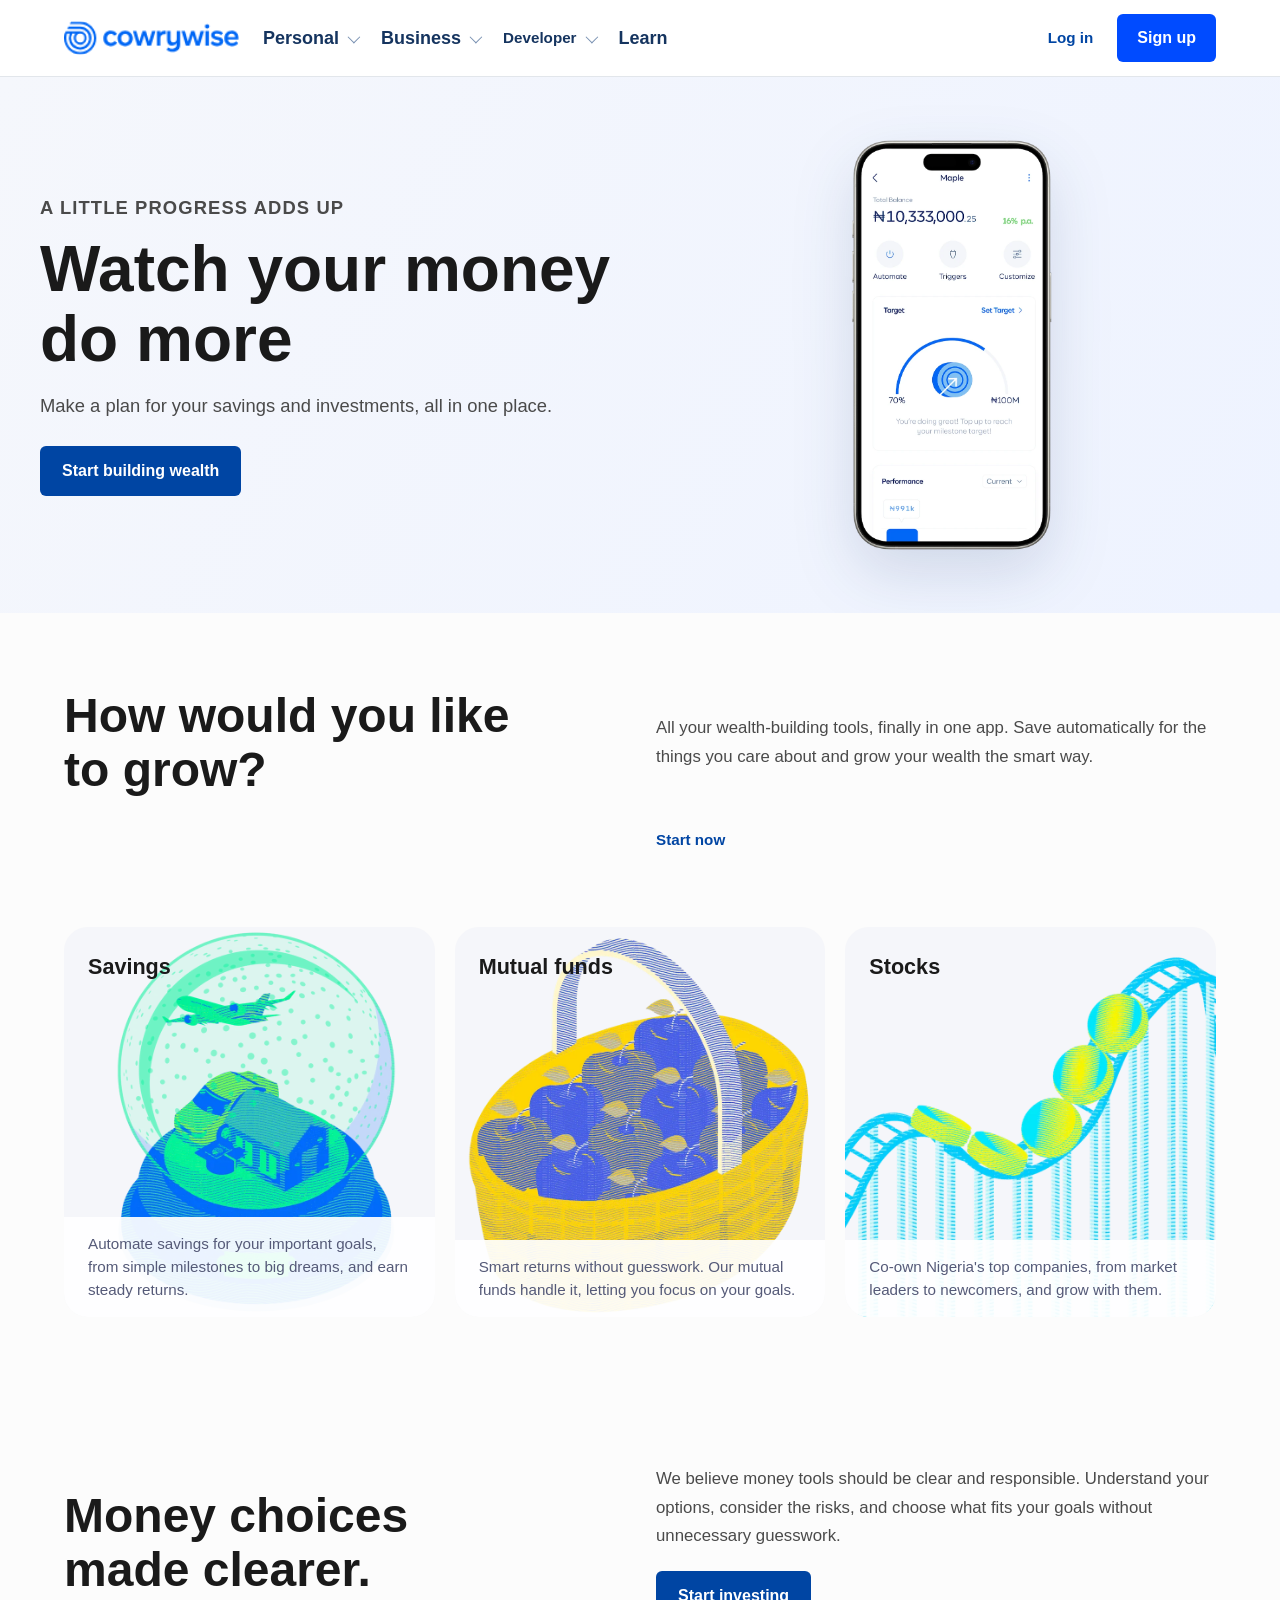
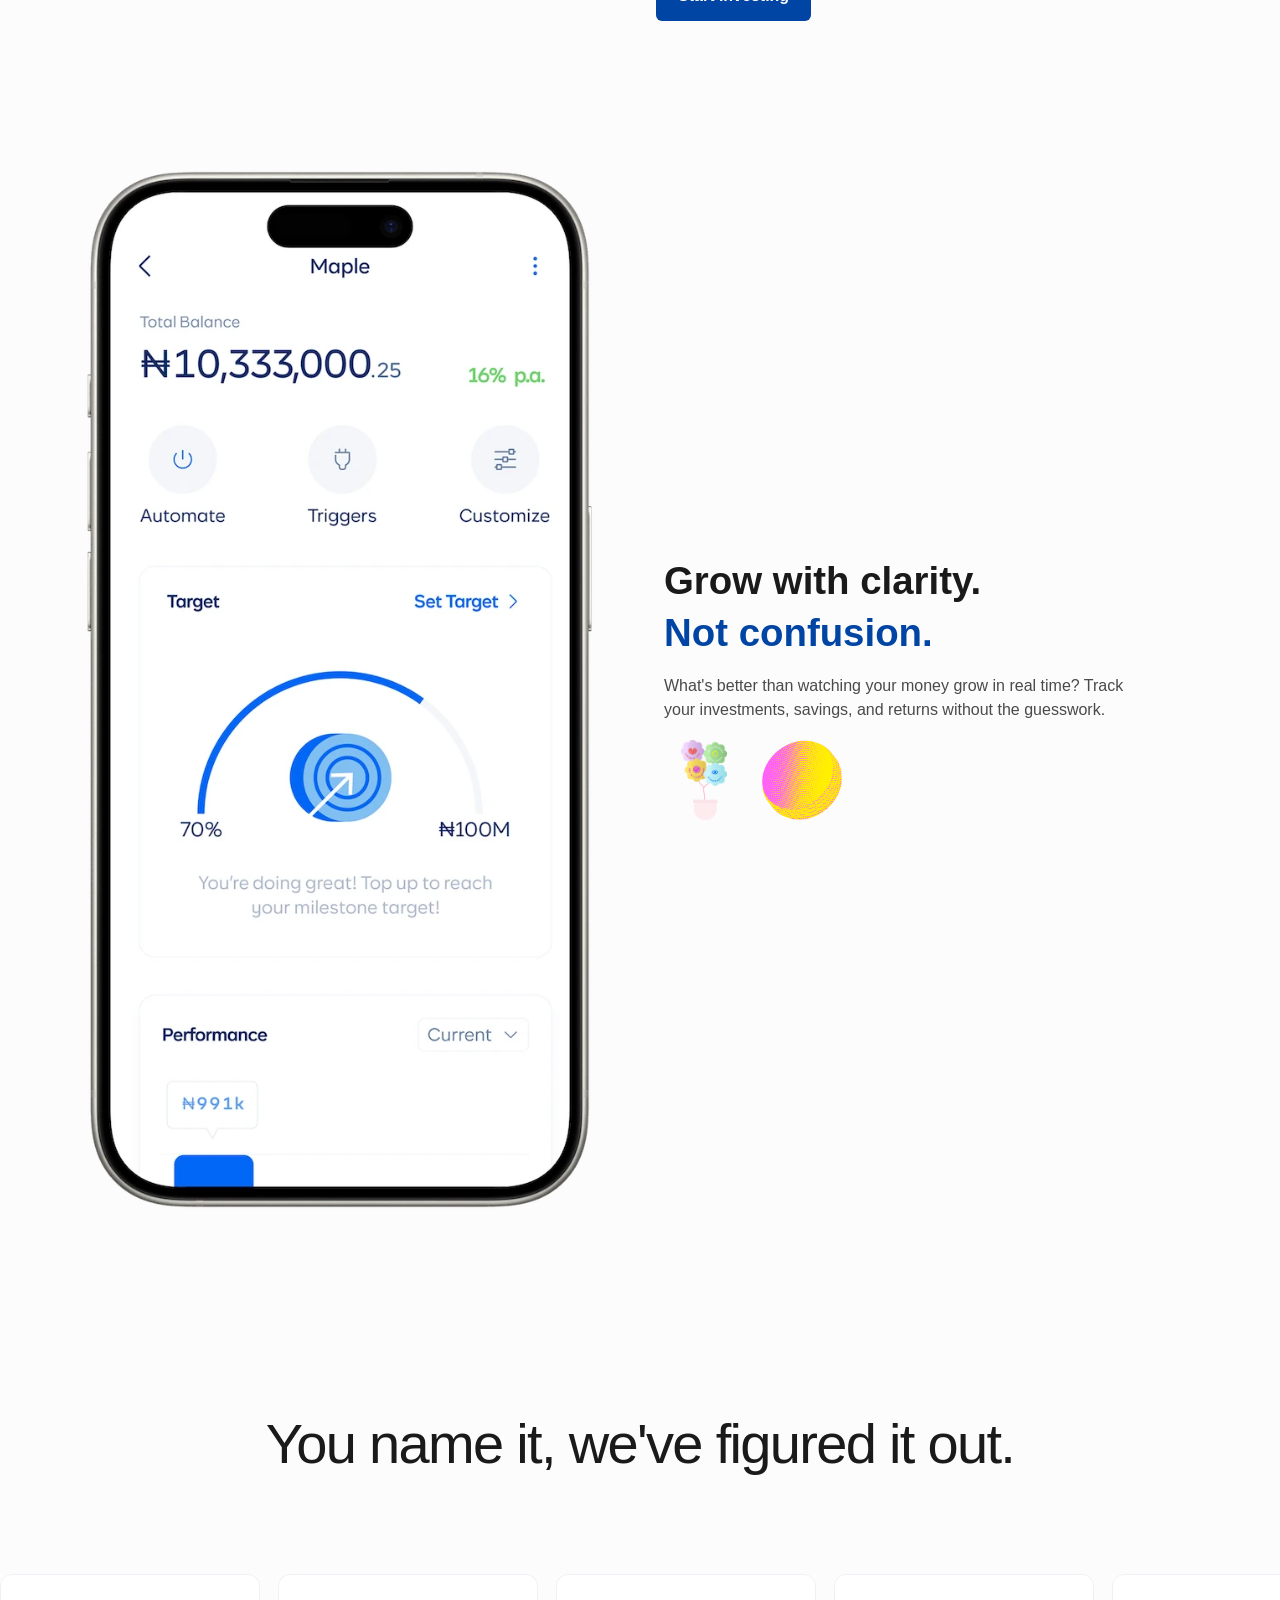
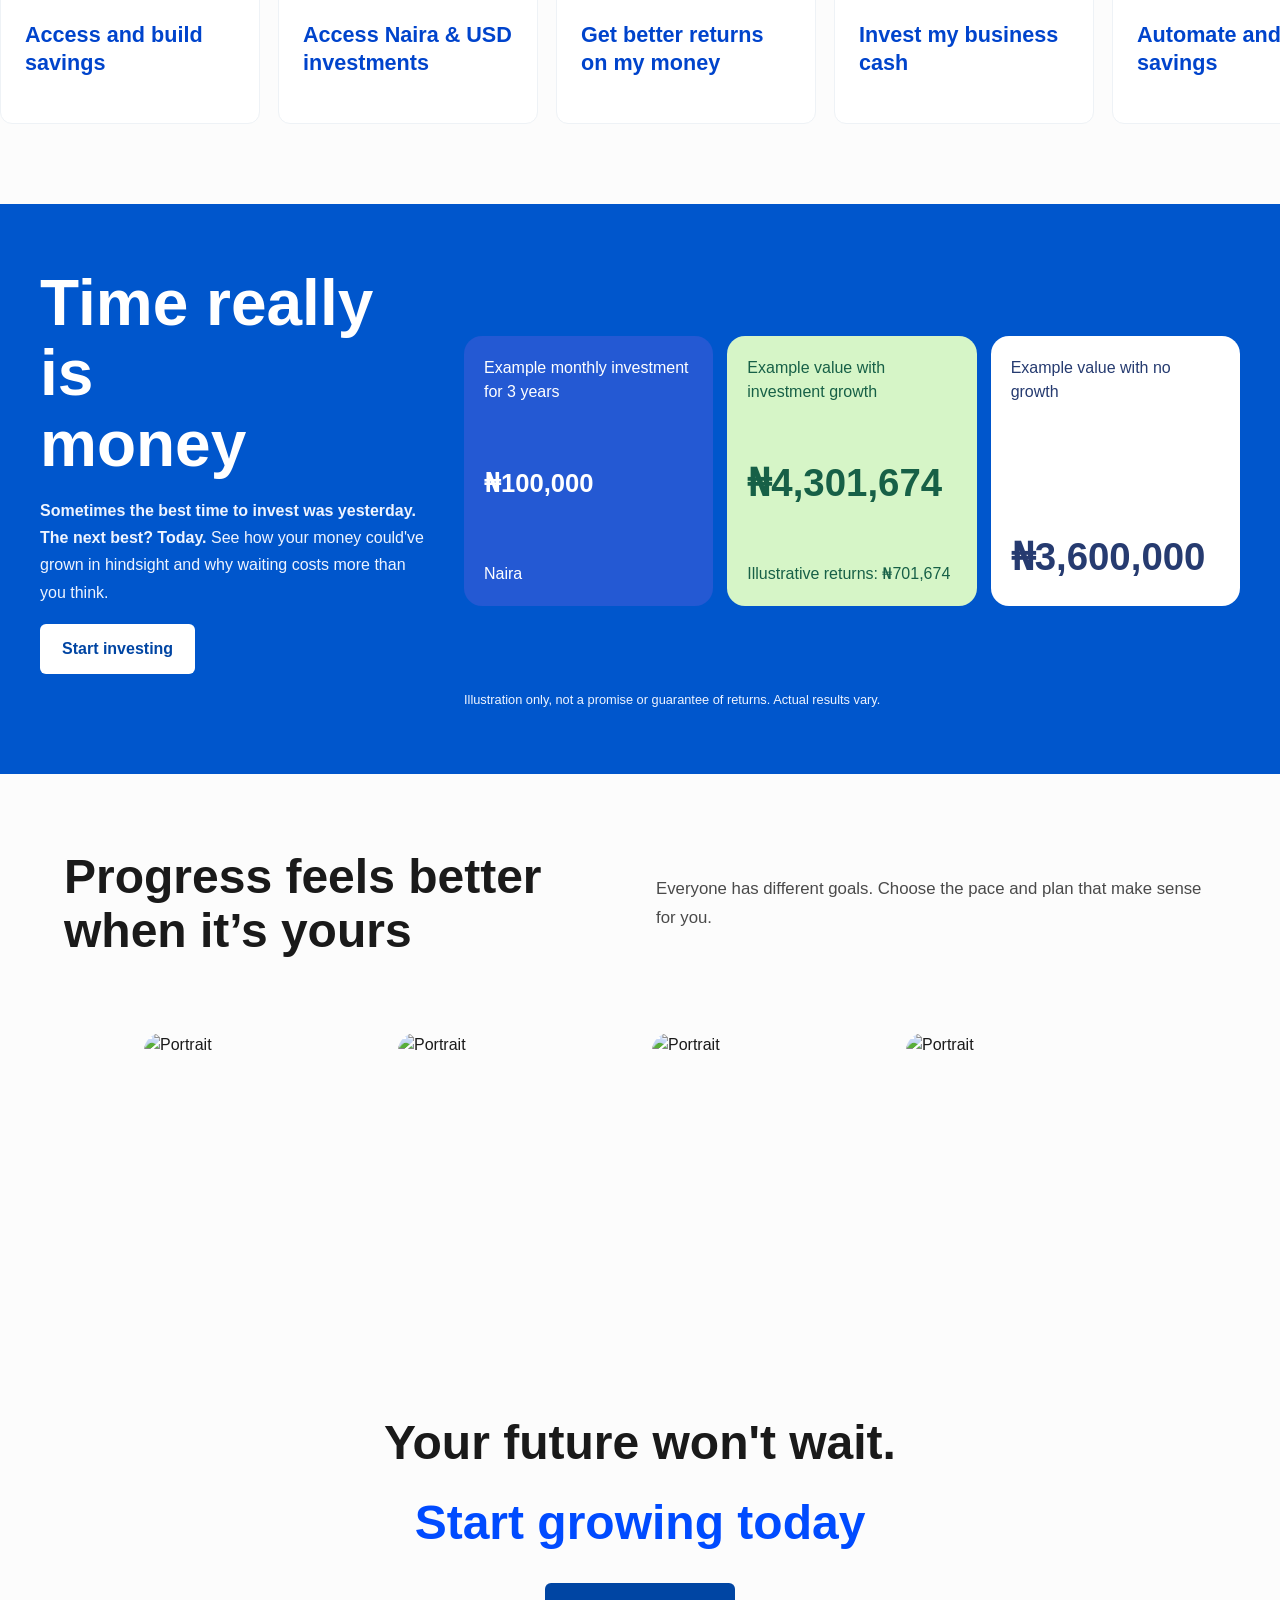
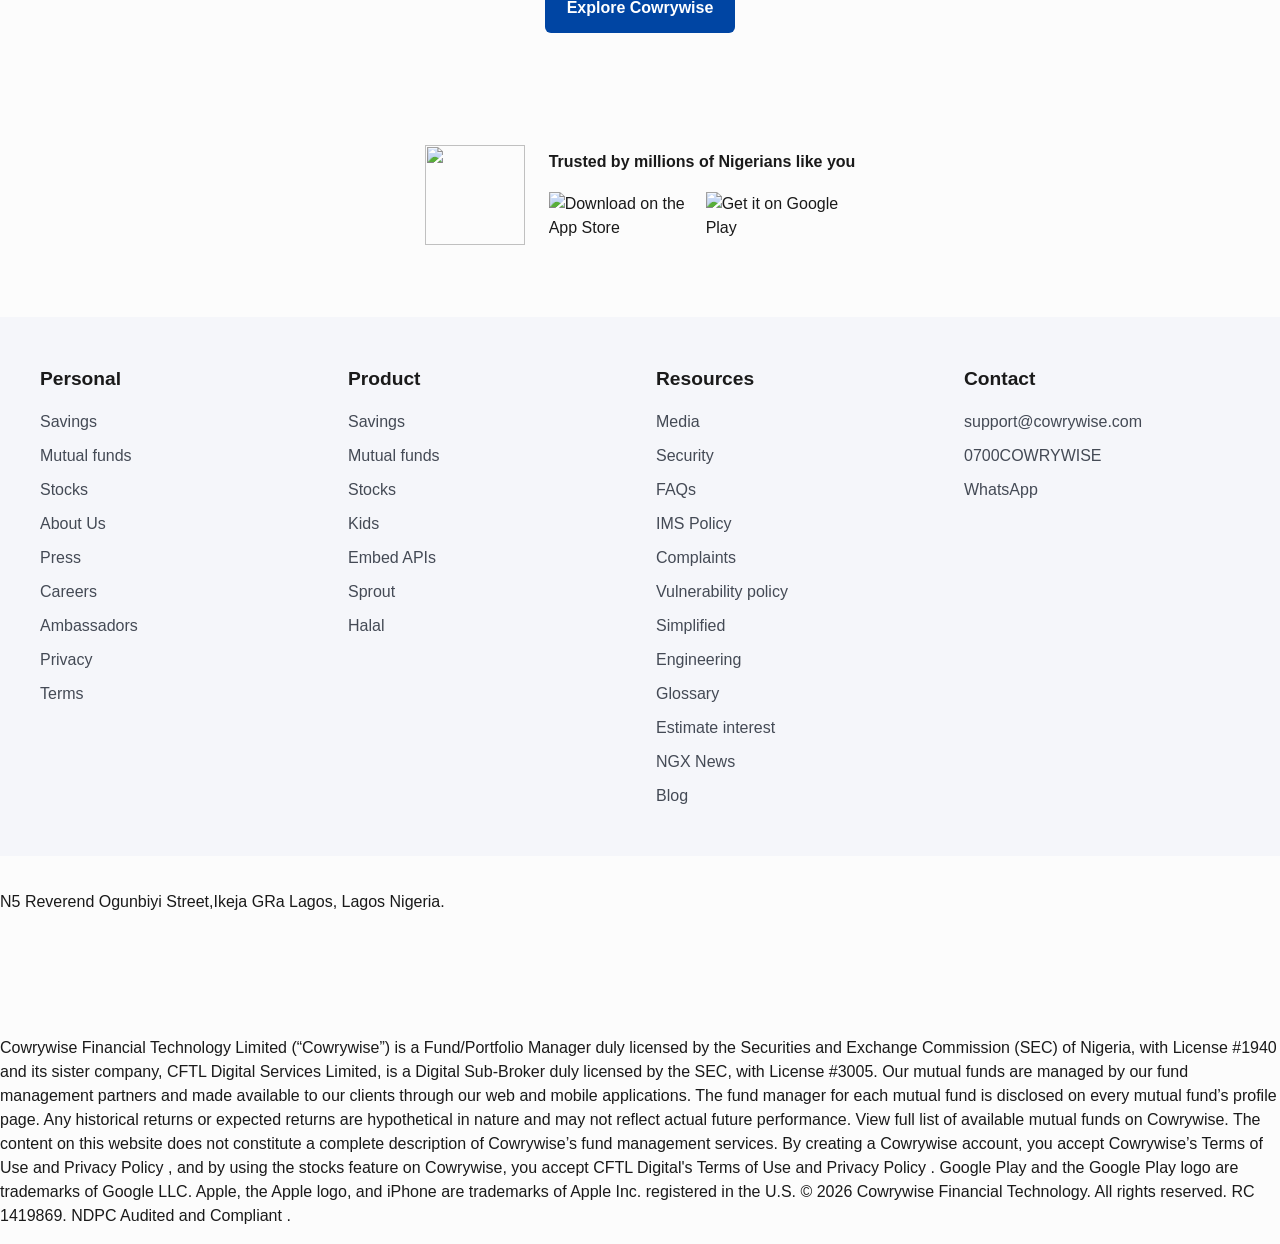
==== index.html @ 8a28aaf8 "updated" ====
<!DOCTYPE html>
<html lang="en">

<head>
    <meta charset="UTF-8">
    <meta name="viewport" content="width=device-width, initial-scale=1.0">
    <meta name="description" content="Explore a clearer way to plan savings and investments with Cowrywise.">
    <title>Cowrywise - Grow your wealth</title>
    <link rel="stylesheet" href="https://cdnjs.cloudflare.com/ajax/libs/font-awesome/7.3.1/css/all.min.css"
        crossorigin="anonymous" referrerpolicy="no-referrer">
    <link rel="stylesheet" href="./style.css">
</head>

<body>
    <header class="site-header">
        <nav class="site-nav" aria-label="Main navigation">
            <div class="nav-logo">
                <a href="#" aria-label="Cowrywise home">
                    <img src="./images/imgi_21_default.png" alt="Cowrywise" class="think">
                </a>
                <ul class="links">
                    <li class="personal-nav">
                        <details class="personal-dropdown">
                            <summary>Personal</summary>
                            <div class="personal-menu">
                                <div class="product-links" aria-label="Personal products">
                                    <a class="product-link" href="./otherhtml/Savings.html">
                                        <img src="./otherhtml/imgi_16_default.png" alt="">
                                        <span>
                                            <strong>Savings</strong>
                                            <small>Save and earn amazing returns</small>
                                        </span>
                                    </a>
                                    <a class="product-link" href="#mutual-funds">
                                        <img src="./otherhtml/imgi_17_default.png" alt="">
                                        <span>
                                            <strong>Mutual Funds</strong>
                                            <small>Grow your wealth without chasing charts</small>
                                        </span>
                                    </a>
                                    <a class="product-link" href="#stocks">
                                        <img src="./otherhtml/imgi_17_default%20(1).png" alt="">
                                        <span>
                                            <strong>Stocks</strong>
                                            <small>Own a slice of Nigeria's top companies</small>
                                        </span>
                                    </a>
                                </div>
                                <div class="growth-tools">
                                    <h2>Growth Tools</h2>
                                    <a href="#estimate-interests">Estimate your interests</a>
                                    <a href="./otherhtml/Personal.html#risk-assessment">Know your risk appetite</a>
                                    <a href="#education-plan">Plan your child's education</a>
                                </div>
                            </div>
                        </details>
                    </li>
                    <li class="business-nav">
                        <details class="Business-dropdown">
                            <summary>Business</summary>
                            <div class="Business-menu">
                                <a class="business-menu-card" href="./otherhtml/Business.html">
                                    <img src="./otherhtml/imgi_22_default.png" alt="">
                                    <span>
                                        <strong>Sprout</strong>
                                        <small>Put your business idle cash to work</small>
                                    </span>
                                </a>
                            </div>
                        </details>
                    </li>
                    <li class="developer-nav">
                        <details class="developer-dropdown">
                            <summary><a href="./otherhtml/Developer.html">Developer</a></summary>
                            <div class="developer-menu">
                                <div class="developer-grid">
                                    <div class="developer-items">
                                        <a class="developer-item" href="#embed">
                                            <span class="developer-icon">V</span>
                                            <span>
                                                <strong><a href="./Developer"> Embed</a></strong>
                                                <small>Offer investment services in your app</small>
                                            </span>
                                        </a>
                                        <a class="developer-item" href="#docs">
                                            <span class="developer-icon">⌨</span>
                                            <span>
                                                <strong>Docs</strong>
                                                <small>Read how to integrate the Embed API</small>
                                            </span>
                                        </a>
                                    </div>
                                    <div class="developer-connect">
                                        <a href="#connect">Connect</a>
                                        <a href="#slack">Join us on Slack</a>
                                    </div>
                                </div>
                            </div>
                        </details>
                    </li>
                    <li><a href="#">Learn</a></li>
                </ul>
            </div>
            <div class="nav-actions">
                <a href="#" class="btn1">Log in</a>
                <a href="#" class="btn2">Sign up</a>
            </div>
        </nav>
    </header>

    <main>
        <section class="intro">
            <div class="intro-inner">
                <div class="laugh">
                    <p class="eyebrow">A little progress adds up</p>
                    <h1>Watch your money do more</h1>
                    <p>Make a plan for your savings and investments, all in one place.</p>
                    <a href="#get-started" class="come">Start building wealth</a>
                </div>
                <div class="hero-art">
                    <img src="./images/imgi_4_cowrywise-app-screen-home-2025.png"
                        alt="Preview of a personal savings and investment dashboard">
                </div>
            </div>
        </section>

        <section class="hero-container" id="products">
            <h2 class="hero-heading">How would you like<br>to grow?</h2>
            <p class="hero-description">All your wealth-building tools, finally in one app. Save automatically for the
                things you care about and grow your wealth the smart way.</p>
            <a href="#get-started" class="btn1">Start now</a>
        </section>

        <section class="images" aria-label="Ways to grow your money">
            <article class="img-1" id="savings">
                <h2>Savings <i class="fa-solid fa-arrow-right" aria-hidden="true"></i></h2>
                <p class="mon">Automate savings for your important goals, from simple milestones to big dreams, and earn
                    steady returns.</p>
            </article>
            <article class="img-2" id="mutual-funds">
                <h2>Mutual funds <i class="fa-solid fa-arrow-right" aria-hidden="true"></i></h2>
                <p class="mon">Smart returns without guesswork. Our mutual funds handle it, letting you focus on your
                    goals.</p>
            </article>
            <article class="img-3" id="stocks">
                <h2>Stocks <i class="fa-solid fa-arrow-right" aria-hidden="true"></i></h2>
                <p class="mon">Co-own Nigeria's top companies, from market leaders to newcomers, and grow with them.</p>
            </article>
        </section>

        <section class="card-container">
            <h2 class="card-heading">Money choices<br>made clearer.</h2>
            <div>
                <p class="card-description">We believe money tools should be clear and responsible. Understand your
                    options, consider the risks, and choose what fits your goals without unnecessary guesswork.</p>
                <a href="#get-started" class="btn-3">Start investing</a>
            </div>
        </section>

        <section class="parent-container">
            <div class="kids-1">
                <img src="./images/imgi_4_cowrywise-app-screen-home-2025.png"
                    alt="Cowrywise app showing an investment overview">
            </div>
            <div class="kids special">
                <h2>Grow with clarity.</h2>
                <h3>Not confusion.</h3>
                <p>What's better than watching your money grow in real time? Track your investments, savings, and
                    returns without the guesswork.</p>
                <div class="supporting-images">
                    <img src="./images/imgi_7_flowers.png" alt="" loading="lazy">
                    <img src="./images/imgi_5_s-coin-2.png" alt="" loading="lazy">
                </div>
            </div>
        </section>

        <section class="banner-section">
            <h2 class="main-heading">You name it, we've figured it out.</h2>
        </section>

        <section class="features-container" aria-label="Cowrywise features" tabindex="0">
            <div class="features-track">
                <div class="feature-group">
                    <article class="feature-card">
                        <h3 class="feature-title">Access and build savings</h3>
                    </article>
                    <article class="feature-card">
                        <h3 class="feature-title">Access Naira &amp; USD investments</h3>
                    </article>
                    <article class="feature-card">
                        <h3 class="feature-title">Get better returns on my money</h3>
                    </article>
                    <article class="feature-card">
                        <h3 class="feature-title">Invest my business cash</h3>
                    </article>
                    <article class="feature-card">
                        <h3 class="feature-title">Automate and build savings</h3>
                    </article>
                    <article class="feature-card">
                        <h3 class="feature-title">Invest in mutual funds easily</h3>
                    </article>
                    <article class="feature-card">
                        <h3 class="feature-title">Invest in stocks</h3>
                    </article>
                </div>
                <div class="feature-group" aria-hidden="true">
                    <article class="feature-card">
                        <h3 class="feature-title">Access and build savings</h3>
                    </article>
                    <article class="feature-card">
                        <h3 class="feature-title">Access Naira &amp; USD investments</h3>
                    </article>
                    <article class="feature-card">
                        <h3 class="feature-title">Get better returns on my money</h3>
                    </article>
                    <article class="feature-card">
                        <h3 class="feature-title">Invest my business cash</h3>
                    </article>
                    <article class="feature-card">
                        <h3 class="feature-title">Automate and build savings</h3>
                    </article>
                    <article class="feature-card">
                        <h3 class="feature-title">Invest in mutual funds easily</h3>
                    </article>
                    <article class="feature-card">
                        <h3 class="feature-title">Invest in stocks</h3>
                    </article>
                </div>
            </div>
        </section>

        <section class="loop">
            <div class="loop-copy">
                <h2 class="code-loop">Time really is<br>money</h2>
                <p class="code-description"><strong>Sometimes the best time to invest was yesterday. The next best?
                        Today.</strong> See how your money could've grown in hindsight and why waiting costs more than
                    you think.</p>
                <a href="#get-started" class="btn-4">Start investing</a>
            </div>
            <div class="code-container">
                <div class="return-card return-card-blue">
                    <p>Example monthly investment<br>for 3 years</p>
                    <h3>₦100,000</h3>
                    <p>Naira</p>
                </div>
                <div class="return-card return-card-green">
                    <p>Example value with investment growth</p>
                    <strong>₦4,301,674</strong>
                    <p>Illustrative returns: ₦701,674</p>
                </div>
                <div class="return-card return-card-white">
                    <p>Example value with no growth</p>
                    <strong>₦3,600,000</strong>
                </div>
            </div>
            <p class="example-note">Illustration only, not a promise or guarantee of returns. Actual results vary.</p>
        </section>

        <section class="Millions-container">
            <div class="Money">
                <h2>Progress feels better<br>when it’s yours</h2>
                <p class="Money-2">Everyone has different goals. Choose the pace and plan that make sense for you.</p>
            </div>
        </section>

        <section class="Can-pic" aria-label="Cowrywise customers">
            <img src="./imgi_8_moyosoluwa (1).png" alt="Portrait" class="Man" loading="lazy">
            <img src="./imgi_9_conscience - Copy.png" alt="Portrait" class="Man" loading="lazy">
            <img src="./imgi_10_funmilola.png" alt="Portrait" class="Man" loading="lazy">
            <img src="./imgi_11_oyindamola.png" alt="Portrait" class="Man" loading="lazy">
        </section>

        <section class="Sophia" id="get-started">
            <h2>Your future won't wait.</h2>
            <h2 class="future-heading">Start growing today</h2>
            <a href="https://cowrywise.com" class="come" target="_blank" rel="noopener noreferrer">Explore Cowrywise</a>
        </section>

        <section class="download-section">
            <img src="./imgi_38_default (1).png" alt="" class="star" loading="lazy">
            <div class="download-copy">
                <strong>Trusted by millions of Nigerians like you</strong>
                <div class="apple">
                    <img src="./imgi_39_default (1).png" alt="Download on the App Store" loading="lazy">
                    <img src="./imgi_40_default (1).png" alt="Get it on Google Play" loading="lazy">
                </div>
            </div>
        </section>
    </main>

    <footer class="site-footer">
        <nav class="time" aria-label="Footer navigation">
            <div class="gt-sum">
                <h2>Personal</h2>
                <a href="#savings">Savings</a>
                <a href="#mutual-funds">Mutual funds</a>
                <a href="#stocks">Stocks</a>
                <a href="#">About Us</a><a href="#">Press</a><a href="#">Careers</a><a href="#">Ambassadors</a><a
                    href="#">Privacy</a><a href="#">Terms</a>
            </div>
            <div class="gt-sum">
                <h2>Product</h2>
                <a href="#">Savings</a><a href="#">Mutual funds</a><a href="#">Stocks</a><a href="#">Kids</a><a
                    href="#">Embed APIs</a><a href="#">Sprout</a><a href="#">Halal</a>
            </div>
            <div class="gt-sum">
                <h2>Resources</h2>
                <a href="#">Media</a><a href="#">Security</a><a href="#">FAQs</a><a href="#">IMS Policy</a><a
                    href="#">Complaints</a><a href="#">Vulnerability policy</a><a href="#">Simplified</a><a
                    href="#">Engineering</a><a href="#">Glossary</a><a href="#">Estimate interest</a><a href="#">NGX
                    News</a><a href="#">Blog</a>
            </div>
            <div class="gt-sum">
                <h2>Contact</h2>
                <a href="mailto:support@cowrywise.com">support@cowrywise.com</a><a
                    href="tel:0700269779473">0700COWRYWISE</a><a href="#">WhatsApp</a>
            </div>
        </nav>

    </footer>
    <div class="main heading">
        <div class="Goggle-icon">
            <img src="./imgi_41_default.png" alt="">

            <img src="./imgi_42_default (1).png" alt=""><img src="./imgi_43_default (1).png" alt=""><img
                src="./imgi_45_default.png" alt=""><img src="./imgi_46_default (1).png" alt="">
        </div>
        <p> N5 Reverend Ogunbiyi Street,Ikeja GRa Lagos, Lagos Nigeria.</p>
        <div class="logo">
            <img src="./imgi_12_sec (1).png" alt="">
            <img src="./imgi_12_sec.png" alt="">
        </div>
        <p>
            Cowrywise Financial Technology Limited (“Cowrywise”) is a Fund/Portfolio Manager duly licensed by the
            Securities and Exchange Commission (SEC) of Nigeria, with License #1940 and its sister company, CFTL Digital
            Services Limited, is a Digital Sub-Broker duly licensed by the SEC, with License #3005.

            Our mutual funds are managed by our fund management partners and made available to our clients through our
            web and mobile applications. The fund manager for each mutual fund is disclosed on every mutual fund’s
            profile page. Any historical returns or expected returns are hypothetical in nature and may not reflect
            actual future performance. View full list of available mutual funds on Cowrywise.

            The content on this website does not constitute a complete description of Cowrywise’s fund management
            services. By creating a Cowrywise account, you accept Cowrywise’s Terms of Use and Privacy Policy , and by
            using the stocks feature on Cowrywise, you accept CFTL Digital's Terms of Use and Privacy Policy .

            Google Play and the Google Play logo are trademarks of Google LLC. Apple, the Apple logo, and iPhone are
            trademarks of Apple Inc. registered in the U.S.

            © 2026 Cowrywise Financial Technology. All rights reserved. RC 1419869. NDPC Audited and Compliant .

        </p>

    </div>

</body>

</html>
---- style.css ----
*{
    box-sizing: border-box;
}

html {
    scroll-behavior: smooth;
}

body {
    margin: 0;
    color: #1a1a1a;
    background: #fcfcfc;
    font-family: Verdana, Geneva, Tahoma, sans-serif;
    line-height: 1.5;
}

a {
    color: inherit;
    text-decoration: none;
}

img {
    display: block;
    max-width: 100%;
}

.site-header {
    position: sticky;
    top: 0;
    z-index: 10;
    width: 100%;
    background: #fff;
    border-bottom: 1px solid #e2e6eb;
}

.site-nav {
    display: flex;
    justify-content: space-between;
    align-items: center;
    gap: 24px;
    width: min(1200px, 100%);
    min-height: 76px;
    margin: 0 auto;
    padding: 14px 24px;
}

.nav-logo,
.links,
.nav-actions {
    display: flex;
    align-items: center;
    gap: 24px;
}

.links {
    margin: 0;
    padding: 0;
    list-style: none;
}

.links a,
.btn1 {
    font-size: 0.95rem;
    font-weight: 600;
}

.think {
    width: 175px;
    height: auto;
}

.btn1,
.btn2,
.come,
.btn-3,
.btn-4 {
    display: inline-flex;
    align-items: center;
    justify-content: center;
    border-radius: 6px;
    font-weight: 600;
}

.btn1 {
    color: #0045a3;
}

.btn2 {
    padding: 12px 20px;
    color: #fff;
    background: #004bff;
}

.intro {
    overflow: hidden;
    padding: 48px 24px;
    background: linear-gradient(120deg, #f5f7fc 0%, #eef3ff 100%);
}

.intro-inner {
    display: grid;
    grid-template-columns: minmax(0, 1fr) minmax(0, 1fr);
    align-items: center;
    gap: 48px;
    width: min(1200px, 100%);
    min-height: 440px;
    margin: 0 auto;
}

.laugh {
    width: 100%;
    margin: 0;
    text-align: left;
}

.eyebrow {
    margin: 0 0 12px;
    color: #0045a3;
    font-size: 0.9rem;
    font-weight: 700;
    letter-spacing: 0.06em;
    text-transform: uppercase;
}

.laugh h1 {
    margin: 0 0 18px;
    font-size: clamp(2.25rem, 5vw, 4rem);
    line-height: 1.1;
}

.laugh p {
    max-width: 620px;
    margin: 0 0 26px;
    color: #4a4a4a;
    font-size: 1.15rem;
}

.laugh .eyebrow {
    margin-bottom: 12px;
}

.hero-art {
    display: grid;
    place-items: center;
    min-width: 0;
}

.hero-art img {
    width: min(100%, 500px);
    max-height: 430px;
    object-fit: contain;
    filter: drop-shadow(0 24px 30px rgb(21 48 100 / 14%));
}

.come,
.btn-3,
.btn-4 {
    padding: 13px 22px;
    color: #fff;
    background: #0045a3;
    transition: background-color 0.2s ease, transform 0.2s ease;
}

.come:hover,
.btn-3:hover,
.btn-4:hover {
    transform: translateY(-2px);
    background: #00377f;
}

a:focus-visible,
.features-container:focus-visible {
    outline: 3px solid #ffbf47;
    outline-offset: 4px;
}

.hero-container,
.card-container,
.Millions-container {
    display: grid;
    grid-template-columns: minmax(0, 1fr) minmax(0, 1fr);
    align-items: center;
    gap: 32px;
    width: min(1200px, 100%);
    margin: 0 auto;
    padding: 76px 24px;
}

.hero-heading,
.card-heading {
    margin: 0;
    font-size: clamp(2rem, 4vw, 3rem);
    line-height: 1.12;
}

.hero-description,
.card-description {
    max-width: 560px;
    margin: 0;
    color: #4a4a4a;
    font-size: 1.05rem;
    line-height: 1.7;
}

.hero-container > .btn1 {
    grid-column: 2;
    justify-self: start;
}

.images {
    display: grid;
    grid-template-columns: repeat(3, minmax(0, 1fr));
    gap: 20px;
    width: min(1200px, 100%);
    margin: 0 auto;
    padding: 0 24px 72px;
}

.img-1,
.img-2,
.img-3 {
    display: flex;
    flex-direction: column;
    justify-content: space-between;
    min-width: 0;
    min-height: 390px;
    padding: 24px;
    overflow: hidden;
    border-radius: 24px;
    background-color: #f5f6fa;
    background-position: center top;
    background-repeat: no-repeat;
    background-size: cover;
    transition: transform 0.3s ease, box-shadow 0.3s ease;
}

.img-1 {
    background-image: url("./images/imgi_1_home-product-savings.png");
}

.img-2 {
    background-image: url("./images/imgi_2_home-product-mutual-funds.png");
}

.img-3 {
    background-image: url("./images/imgi_3_home-product-stocks.png");
}

.img-1:hover,
.img-2:hover,
.img-3:hover {
    transform: translateY(-6px);
    box-shadow: 0 8px 20px #0002;
}

.img-1 h2,
.img-2 h2,
.img-3 h2 {
    margin: 0;
    font-size: 1.35rem;
}

.mon {
    margin: auto -24px -24px;
    padding: 16px 24px;
    color: #555a78;
    background: rgb(255 255 255 / 92%);
    font-size: 0.95rem;
}

.card-container {
    margin-top: 0;
}

.card-container > div {
    display: grid;
    justify-items: start;
    gap: 20px;
}

.btn-3 {
    border: 0;
}

.parent-container {
    display: grid;
    grid-template-columns: minmax(0, 1fr) minmax(0, 1fr);
    align-items: center;
    gap: 48px;
    width: min(1200px, 100%);
    margin: 0 auto;
    padding: 48px 24px 80px;
}

.kids-1 img {
    width: 100%;
    height: auto;
}

.special h2,
.special h3 {
    margin: 0 0 8px;
    font-size: clamp(1.8rem, 3vw, 2.5rem);
    line-height: 1.15;
}

.special h3 {
    color: #0045a3;
}

.special p {
    max-width: 480px;
    margin: 18px 0;
    color: #4a4a4a;
}

.supporting-images {
    display: flex;
    align-items: center;
    gap: 18px;
}

.supporting-images img {
    width: 80px;
    height: 80px;
    object-fit: contain;
}

.banner-section {
    display: grid;
    min-height: 260px;
    place-items: center;
    padding: 48px 24px;
    text-align: center;
}

.main-heading {
    margin: 0;
    font-size: clamp(2rem, 4.5vw, 3.5rem);
    font-weight: 500;
    letter-spacing: -0.03em;
    line-height: 1.15;
}

.features-container {
    width: 100%;
    padding: 0 0 80px;
    overflow: hidden;
}

.features-track {
    display: flex;
    width: max-content;
    animation: feature-scroll 35s linear infinite;
} 

.feature-group {
    display: flex;
    
    gap: 18px;
    padding-right: 18px;
} 

.features-container:hover .features-track,
.features-container:focus-within .features-track {
    animation-play-state: paused;
}

.feature-card {
    display: flex;
    flex: 0 0 260px;
    min-height: 150px;
    align-items: center;
    padding: 24px;
    border: 1px solid #eef2f6;
    border-radius: 12px;
    background: #fff;
    transition: transform 0.2s ease, box-shadow 0.2s ease;
}

.feature-card:hover {
    transform: translateY(-6px);
    box-shadow: 0 6px 24px rgb(0 0 0 / 8%);
}

.feature-title {
    margin: 0;
    color: #0044cc;
    font-size: 1.35rem;
    line-height: 1.3;
}

@keyframes feature-scroll {
    from {
        transform: translateX(0);
    }

    to {
        transform: translateX(-50%);
    }
}

.loop {
    display: grid;
    grid-template-columns: minmax(250px, 0.8fr) minmax(0, 1.6fr);
    align-items: center;
    gap: 36px;
    padding: 64px max(24px, calc((100% - 1200px) / 2));
    color: #fff;
    background: #0056cc;
}

.loop-copy {
    display: grid;
    justify-items: start;
    gap: 18px;
}

.code-loop {
    margin: 0;
    font-size: clamp(2.5rem, 5vw, 4rem);
    font-weight: 800;
    line-height: 1.1;
}

.code-description {
    max-width: 440px;
    margin: 0;
    color: #eef4ff;
    line-height: 1.7;
}

.btn-4 {
    color: #0045a3;
    background: #fff;
}

.code-container {
    display: grid;
    grid-template-columns: repeat(3, minmax(0, 1fr));
    gap: 14px;
    min-width: 0;
}

.return-card {
    display: flex;
    min-height: 270px;
    flex-direction: column;
    justify-content: space-between;
    gap: 20px;
    padding: 20px;
    border-radius: 18px;
    overflow-wrap: anywhere;
}

.return-card h3 {
    margin: 0;
    font-size: clamp(1.4rem, 2vw, 2rem);
}

.return-card p {
    margin: 0;
}

.return-card strong {
    font-size: clamp(1.6rem, 3vw, 2.5rem);
}

.return-card-blue {
    color: #fff;
    background: #2459d3;
}

.return-card-green {
    color: #176047;
    background: #d6f5c7;
}

.return-card-white {
    color: #263b70;
    background: #fff;
}

.example-note {
    grid-column: 2;
    margin: -20px 0 0;
    color: #eef4ff;
    font-size: 0.8rem;
}

.Money {
    display: grid;
    grid-template-columns: minmax(0, 1fr) minmax(0, 1fr);
    align-items: center;
    gap: 32px;
    grid-column: 1 / -1;
}

.Money h2 {
    margin: 0;
    font-size: clamp(2rem, 4vw, 3rem);
    line-height: 1.12;
}

.Money-2 {
    margin: 0;
    color: #4a4a4a;
    font-size: 1.05rem;
    line-height: 1.7;
}

.Can-pic {
    display: flex;
    flex-wrap: wrap;
    justify-content: center;
    gap: 24px;
    padding: 0 24px 72px;
}

.Man {
    width: clamp(130px, 19vw, 230px);
    aspect-ratio: 1;
    border-radius: 18px;
    object-fit: cover;
}

.Sophia {
    padding: 72px 24px;
    text-align: center;
}

.Sophia h2 {
    margin: 0 0 8px;
    font-size: clamp(1.8rem, 4vw, 3rem);
}

.Sophia .future-heading {
    margin-bottom: 24px;
    color: #004bff;
}

.download-section {
    display: flex;
    align-items: center;
    justify-content: center;
    gap: 24px;
    padding: 40px 24px 72px;
}

.star {
    width: 100px;
    height: 100px;
    object-fit: contain;
}

.download-copy {
    display: grid;
    gap: 18px;
}

.apple {
    display: flex;
    flex-wrap: wrap;
    gap: 12px;
}

.apple img {
    width: 145px;
    max-height: 48px;
    object-fit: contain;
}

.site-footer {
    padding: 48px 24px;
    background: #f5f6fa;
}

.time {
    display: grid;
    grid-template-columns: repeat(4, minmax(0, 1fr));
    gap: 32px;
    width: min(1200px, 100%);
    margin: 0 auto;
}

.gt-sum {
    display: flex;
    flex-direction: column;
    align-items: flex-start;
    gap: 10px;
}

.gt-sum h2 {
    margin: 0 0 6px;
    font-size: 1.2rem;
}

.gt-sum a {
    color: #444a55;
}

.gt-sum a:hover,
.links a:hover {
    color: #004bff;
}

@media (max-width: 800px) {
    .site-nav {
        flex-wrap: wrap;
    }

    .nav-logo,
    .links {
        gap: 16px;
    }

    .images {
        grid-template-columns: repeat(2, minmax(0, 1fr));
    }

    .code-container {
        grid-template-columns: 1fr;
    }

    .return-card {
        min-height: 180px;
    }

    .example-note {
        grid-column: 1;
        margin: 0;
    }

    .loop {
        grid-template-columns: 1fr;
        padding: 56px 24px;
    }

    .return-card {
        min-height: 210px;
    }

    .time {
        grid-template-columns: repeat(2, minmax(0, 1fr));
    }
}

@media (max-width: 560px) {
    .site-nav {
        align-items: flex-start;
        padding: 14px 18px;
    }

    .nav-logo {
        width: 100%;
        flex-wrap: wrap;
        justify-content: space-between;
    }

    .think {
        width: 150px;
    }

    .links {
        flex-wrap: wrap;
        gap: 10px 16px;
    }

    .nav-actions {
        gap: 18px;
    }

    .intro {
        padding: 56px 20px 40px;
    }

    .intro-inner {
        grid-template-columns: 1fr;
        gap: 24px;
        min-height: 0;
    }

    .laugh {
        text-align: center;
    }

    .laugh p {
        margin-right: auto;
        margin-left: auto;
    }

    .hero-art img {
        max-height: 300px;
    }

    .laugh p {
        font-size: 1rem;
    }

    .hero-container,
    .card-container,
    .parent-container {
        grid-template-columns: 1fr;
        gap: 20px;
        padding: 48px 20px;
    }

    .hero-container > .btn1 {
        grid-column: auto;
    }

    .images {
        grid-template-columns: 1fr;
        padding: 0 20px 48px;
    }

    .feature-card {
        flex-basis: 220px;
    }

    .img-1,
    .img-2,
    .img-3 {
        min-height: 340px;
    }

    .Money {
        grid-template-columns: 1fr;
        gap: 16px;
    }

    .download-section {
        align-items: flex-start;
    }

    .star {
        width: 64px;
        height: 64px;
    }

    .time {
        grid-template-columns: 1fr 1fr;
        gap: 28px 18px;
    }
}

@media (prefers-reduced-motion: reduce) {
    .features-track {
        animation: none;
    }

    .feature-card {
        transition: none;
    }
}

.Goggle-icon{
    width:2vh;
    height:2vh;
    display: flex;
    gap:2em;
}

.logo{
    width:10vh ;
    height:10vh ;
    display: flex;
    gap:4em ;
    
}

.links > li > a,
.Business-dropdown > summary,
.developer-dropdown > summary {
    display: inline-flex;
    align-items: center;
    gap: 9px;
    color: #15345f;
    font-size: 18px;
    font-weight: 600;
}

.Business-dropdown > summary,
.developer-dropdown > summary {
    cursor: pointer;
    list-style: none;
}

.developer-dropdown > summary a {
    color: inherit;
}

.Business-dropdown > summary::-webkit-details-marker,
.developer-dropdown > summary::-webkit-details-marker {
    display: none;
}

.Business-dropdown > summary::after,
.developer-dropdown > summary::after {
    width: 8px;
    height: 8px;
    border-right: 1.5px solid #7890b1;
    border-bottom: 1.5px solid #7890b1;
    content: "";
    transform: rotate(45deg) translateY(-2px);
}

.Business-dropdown[open] > summary::after,
.developer-dropdown[open] > summary::after {
    transform: rotate(225deg) translateY(-2px);
}

.Business-dropdown,
.developer-dropdown {
    position: static;
}

.Business-menu {
    position: absolute;
    top: 100%;
    left: max(16px, calc((100% - 660px) / 2));
    display: none;
    width: min(660px, calc(100vw - 32px));
    min-height: 194px;
    padding: 24px;
    background: #fff;
    border: 1px solid #edf0f4;
    border-radius: 18px;
    box-shadow: 0 8px 24px rgb(19 48 84 / 7%);
}

.developer-menu {
    position: absolute;
    top: 100%;
    left: max(16px, calc((100% - 760px) / 2));
    display: none;
    width: min(760px, calc(100vw - 32px));
    padding: 24px 28px;
    background: #fff;
    border: 1px solid #edf0f4;
    border-radius: 18px;
    box-shadow: 0 8px 24px rgb(19 48 84 / 7%);
}

.developer-dropdown[open] .developer-menu {
    display: block;
}

.developer-grid {
    display: grid;
    grid-template-columns: minmax(0, 1.6fr) minmax(180px, 0.8fr);
    gap: 22px;
}

.developer-items {
    display: grid;
    gap: 18px;
}

.developer-item {
    display: grid;
    grid-template-columns: 56px minmax(0, 1fr);
    align-items: center;
    gap: 18px;
    padding: 14px 12px;
    border-radius: 14px;
    transition: background-color 0.2s ease;
}

.developer-item:hover {
    background: #f7faff;
}

.developer-item span {
    display: grid;
    gap: 4px;
}

.developer-item strong {
    color: #15345f;
    font-size: 24px;
    font-weight: 700;
}

.developer-item small {
    color: #7a8dad;
    font-size: 16px;
    line-height: 1.5;
}

.developer-icon {
    display: grid;
    place-items: center;
    width: 42px;
    height: 42px;
    border-radius: 10px;
    background: linear-gradient(135deg, #0d8eff, #1c72ff);
    color: #fff;
    font-size: 20px;
    font-weight: 700;
}

.developer-connect {
    display: flex;
    flex-direction: column;
    justify-content: center;
    padding-left: 20px;
    border-left: 1px solid #edf1f6;
}

.developer-connect > a:first-child {
    margin-bottom: 8px;
    color: #15345f;
    font-size: 20px;
    font-weight: 700;
}

.developer-connect > a:last-child {
    color: #5c7190;
    font-size: 16px;
    line-height: 1.5;
}

.developer-item:focus-visible,
.developer-dropdown > summary:focus-visible,
.developer-connect a:focus-visible {
    outline: 3px solid #ffbf47;
    outline-offset: 4px;
}

.Business-dropdown[open] .Business-menu {
    display: block;
}

.business-menu-card {
    display: flex;
    min-height: 144px;
    align-items: center;
    gap: 36px;
    padding: 16px 30px;
    border-radius: 12px;
    transition: background-color 0.2s ease;
}

.business-menu-card:hover {
    background: #f7faff;
}

.business-menu-card img {
    flex: 0 0 66px;
    width: 66px;
    height: 66px;
    max-width: none;
    object-fit: contain;
}

.business-menu-card span {
    display: grid;
    gap: 2px;
}

.business-menu-card strong {
    color: #4d6386;
    font-size: 24px;
    font-weight: 700;
}

.business-menu-card small {
    color: #8da0bf;
    font-size: 20px;
    line-height: 1.4;
}

.business-menu-card:focus-visible,
.Business-dropdown > summary:focus-visible {
    outline: 3px solid #ffbf47;
    outline-offset: 4px;
}

.personal-dropdown[open] .personal-menu {
    display: grid;
}

.product-links {
    display: grid;
    gap: 24px;
    padding-right: 34px;
}

.product-link {
    display: flex;
    align-items: center;
    gap: 24px;
    min-width: 0;
}

.product-link img {
    flex: 0 0 48px;
    width: 48px;
    height: 48px;
    object-fit: contain;
}

.product-link span {
    display: grid;
    gap: 6px;
}

.product-link strong,
.growth-tools h2 {
    color: #102c55;
    font-size: 18px;
    font-weight: 700;
}

.product-link small,
.growth-tools a {
    color: #7187a8;
    font-size: 16px;
    line-height: 1.5;
}

.growth-tools {
    display: flex;
    flex-direction: column;
    align-items: flex-start;
    gap: 10px;
    padding-left: 50px;
    border-left: 1px solid #edf1f6;
}

.growth-tools h2 {
    margin: 0 0 4px;
}

.growth-tools a:hover,
.product-link:hover strong {
    color: #0868ee;
}

.personal-dropdown > summary:focus-visible {
    outline: 3px solid #ffbf47;
    outline-offset: 4px;
}

@media (max-width: 800px) {
    .links > li > a,
    .personal-dropdown > summary {
        font-size: 16px;
    }
}

@media (max-width: 560px) {
    .links > li > a,
    .personal-dropdown > summary {
        font-size: 14px;
    }

    .links > li > a,
    .personal-dropdown > summary {
        gap: 6px;
    }

    .Business-menu {
        left: 12px;
        padding: 16px;
    }

    .developer-menu {
        left: 12px;
        width: min(420px, calc(100vw - 24px));
        padding: 16px;
    }

    .developer-grid {
        grid-template-columns: 1fr;
    }

    .developer-connect {
        border-left: 0;
        border-top: 1px solid #edf1f6;
        padding: 14px 0 0;
    }

    .business-menu-card {
        gap: 16px;
        padding: 12px;
    }

    .business-menu-card img {
        flex-basis: 56px;
        width: 56px;
        height: 56px;
    }

    .business-menu-card strong {
        font-size: 20px;
    }

    .business-menu-card small {
        font-size: 15px;
    }

    .personal-menu {
        left: 12px;
        grid-template-columns: 1fr;
        gap: 24px;
        max-height: calc(100vh - 150px);
        overflow-y: auto;
        padding: 24px;
    }

    .product-links {
        gap: 18px;
        padding-right: 0;
    }

    .product-link {
        gap: 16px;
    }

    .product-link small,
    .growth-tools a {
        font-size: 14px;
    }

    .growth-tools {
        gap: 9px;
        padding: 20px 0 0;
        border-top: 1px solid #edf1f6;
        border-left: 0;
    }
}

.links > li > a,
.personal-dropdown > summary {
    display: inline-flex;
    align-items: center;
    gap: 9px;
    color: #15345f;
    font-size: 18px;
    font-weight: 600;
}

.personal-dropdown > summary {
    cursor: pointer;
    list-style: none;
}

.personal-dropdown > summary::-webkit-details-marker {
    display: none;
}

.personal-dropdown > summary::after {
    width: 8px;
    height: 8px;
    border-right: 1.5px solid #7890b1;
    border-bottom: 1.5px solid #7890b1;
    content: "";
    transform: rotate(45deg) translateY(-2px);
}

.personal-dropdown[open] > summary::after {
    transform: rotate(225deg) translateY(-2px);
}

.personal-dropdown {
    position: static;
}

.Personal-menu {
    position: absolute;
    top: 100%;
    left: max(16px, calc((100% - 814px) / 2));
    display: none;
    grid-template-columns: 1.45fr 0.9fr;
    width: min(814px, calc(100vw - 32px));
    min-height: 308px;
    padding: 34px 38px;
    background: #fff;
    border-radius: 14px;
    box-shadow: 0 8px 24px rgb(19 48 84 / 7%);
}

.Personal-dropdown[open] .personal-menu {
    display: grid;
}
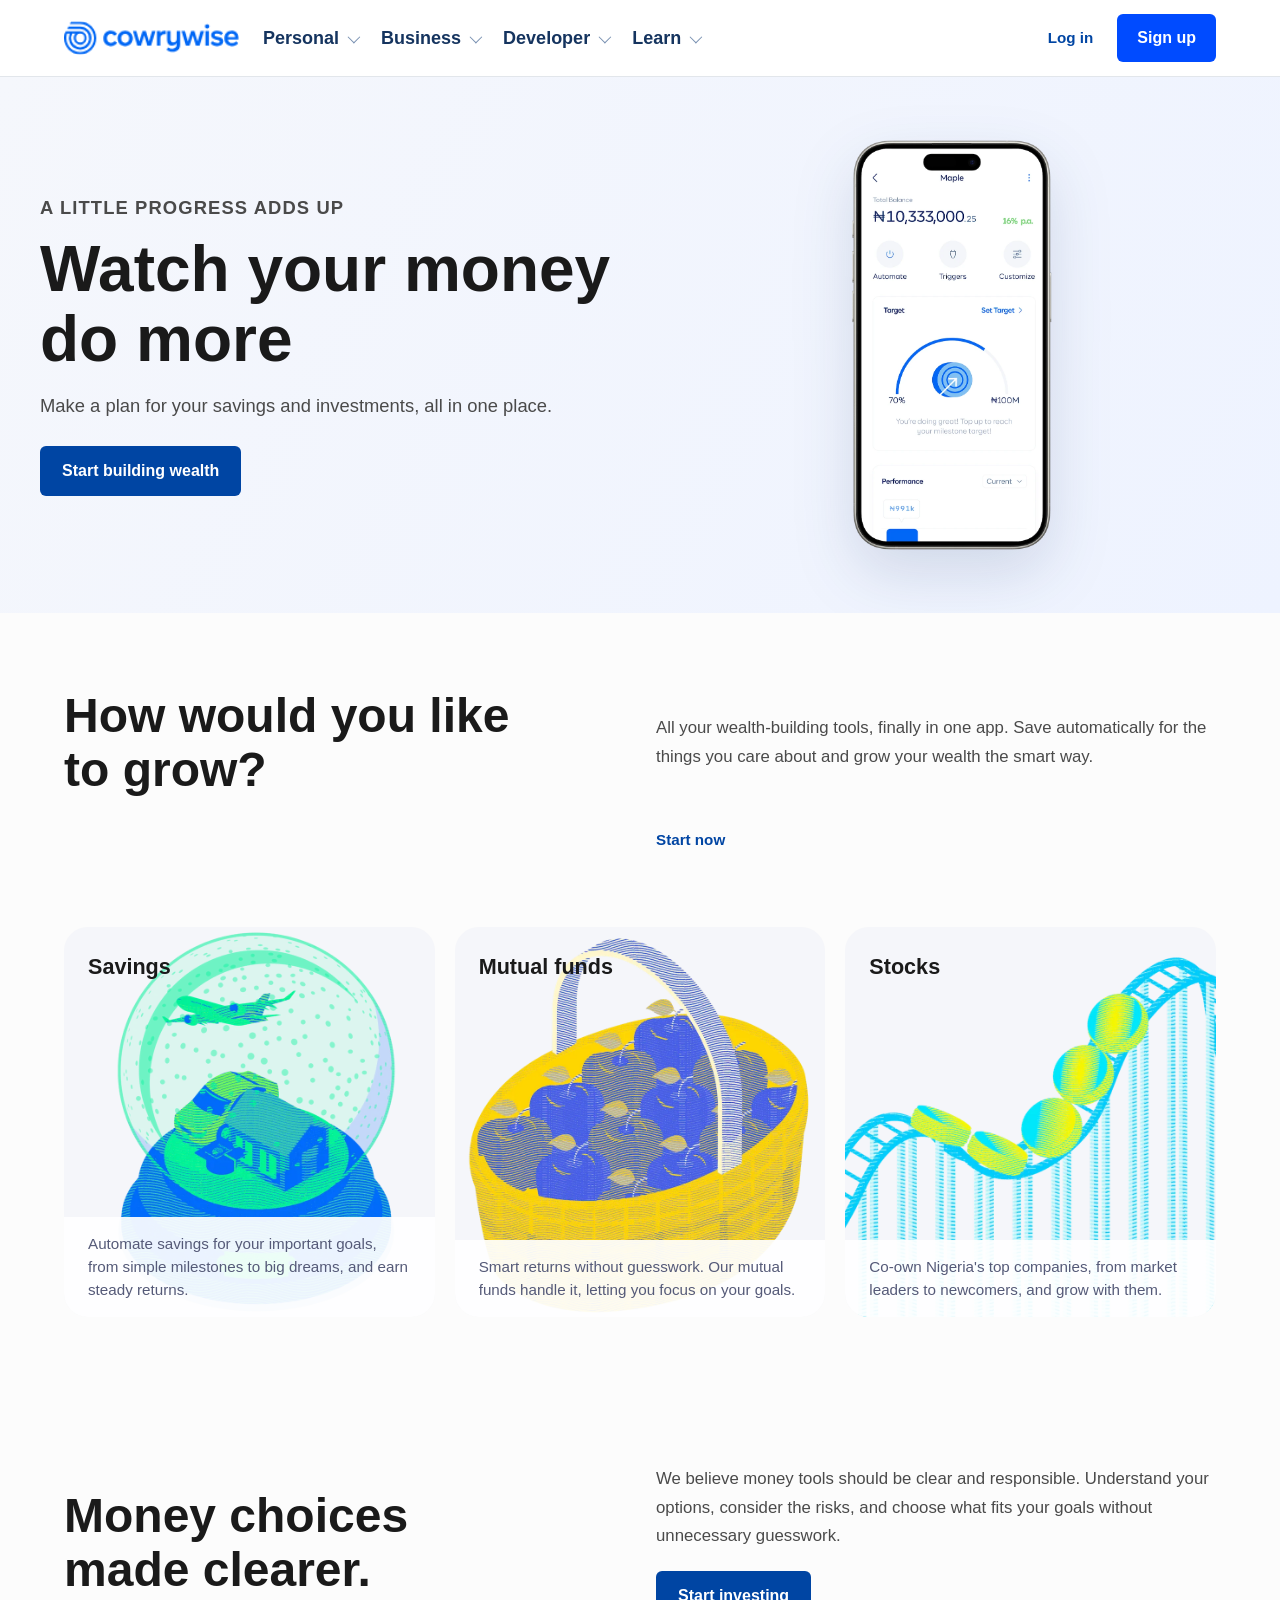
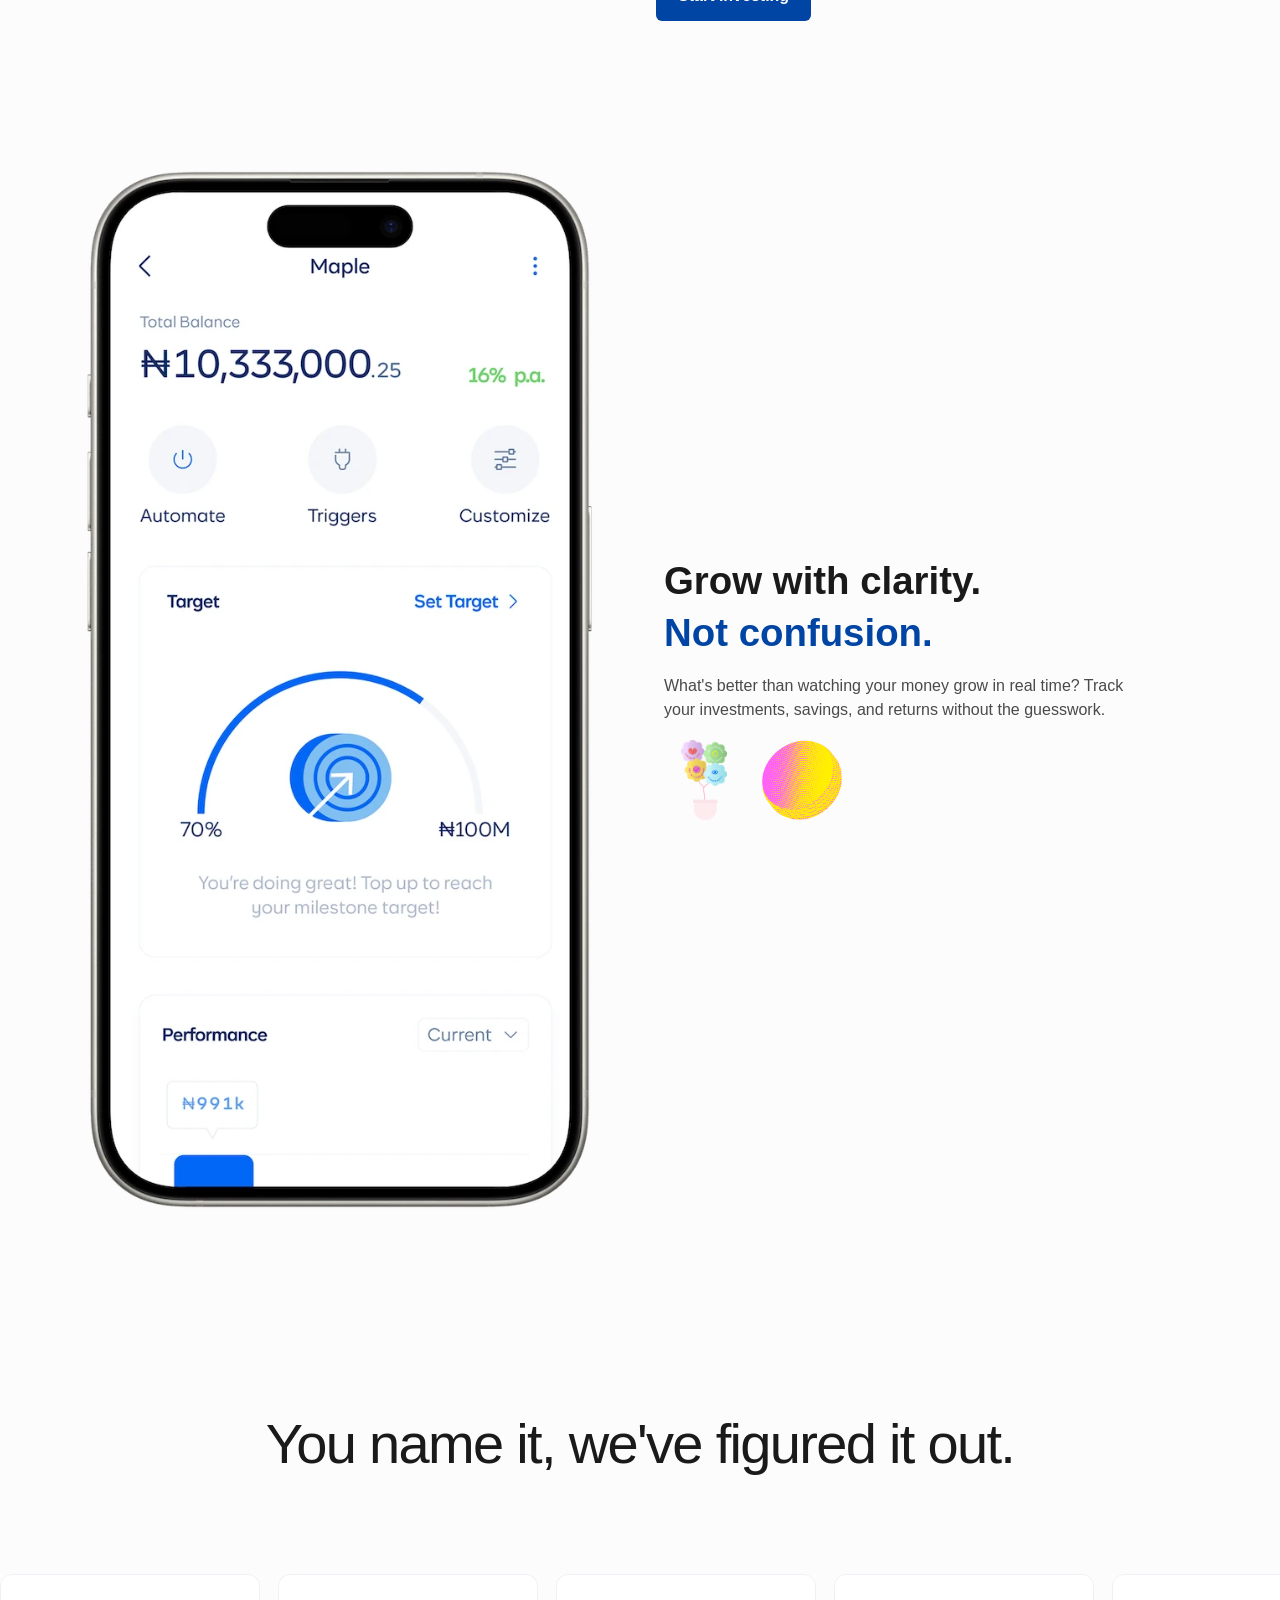
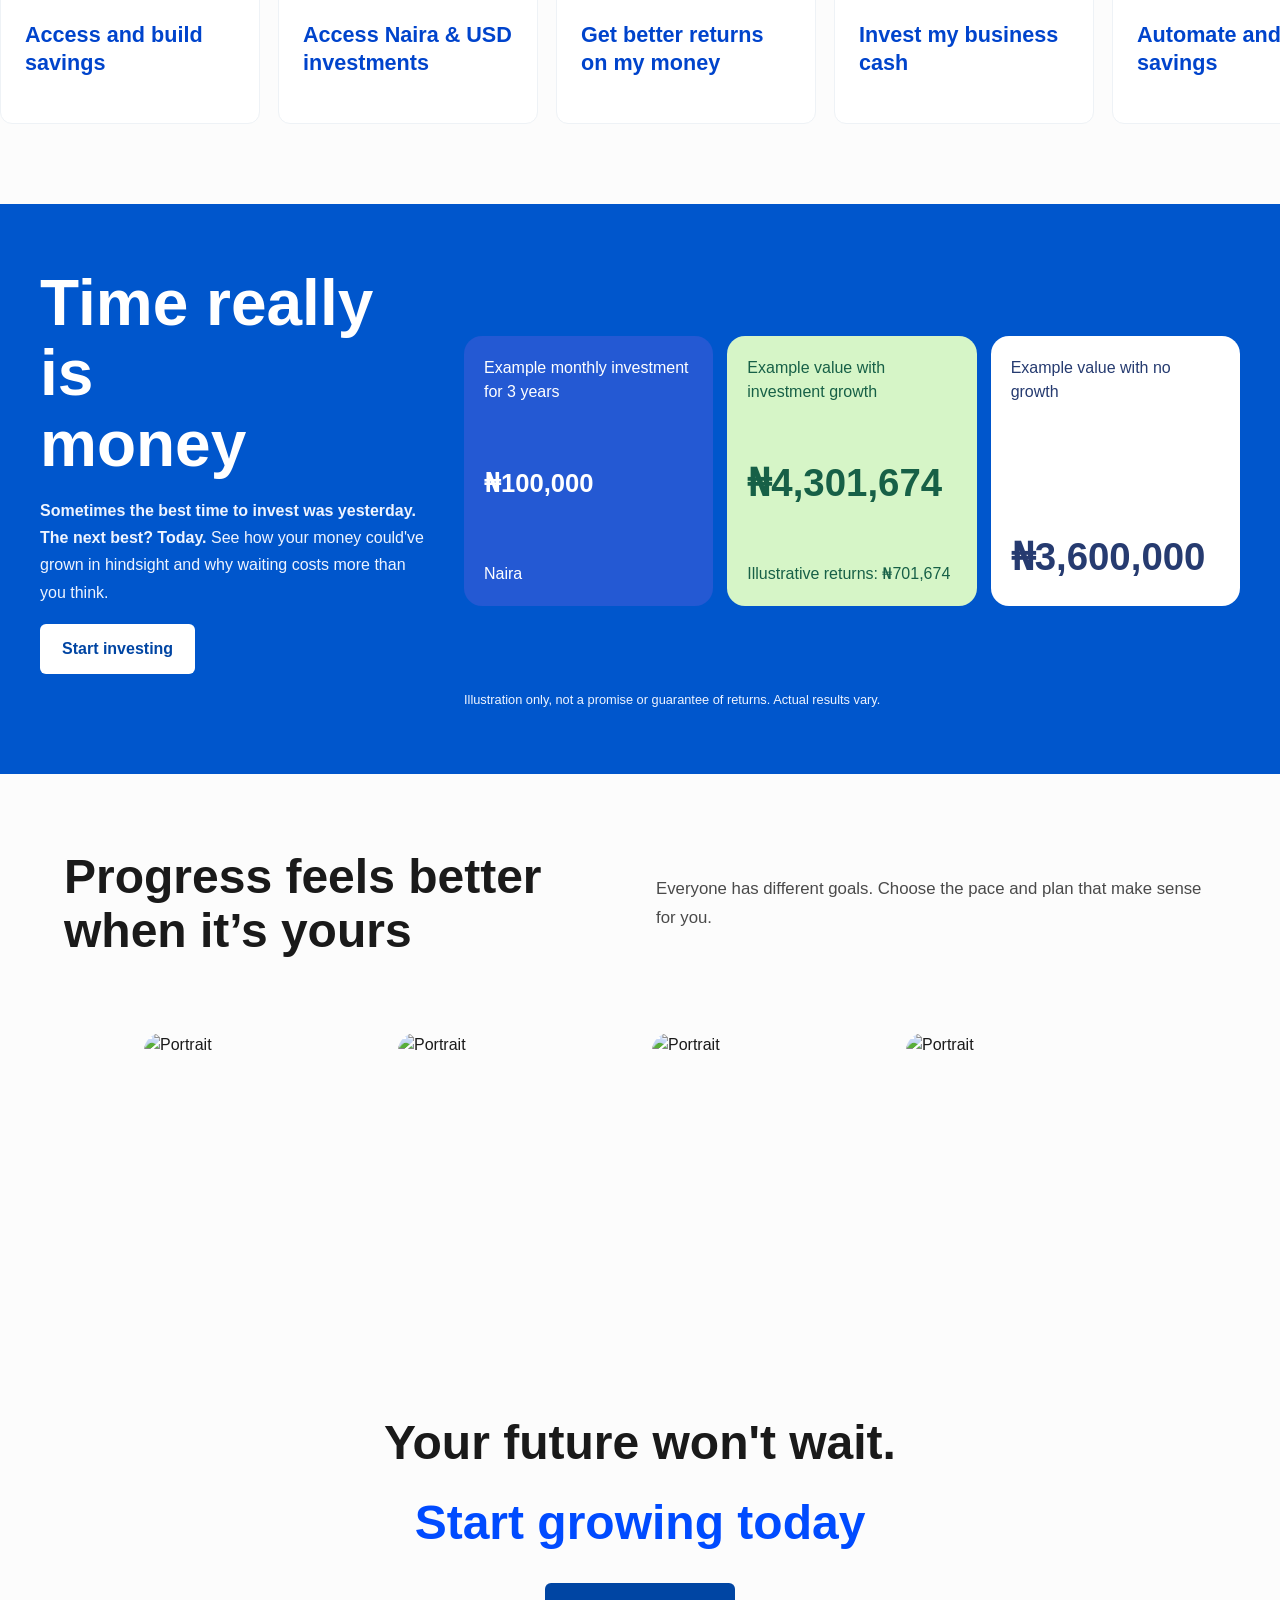
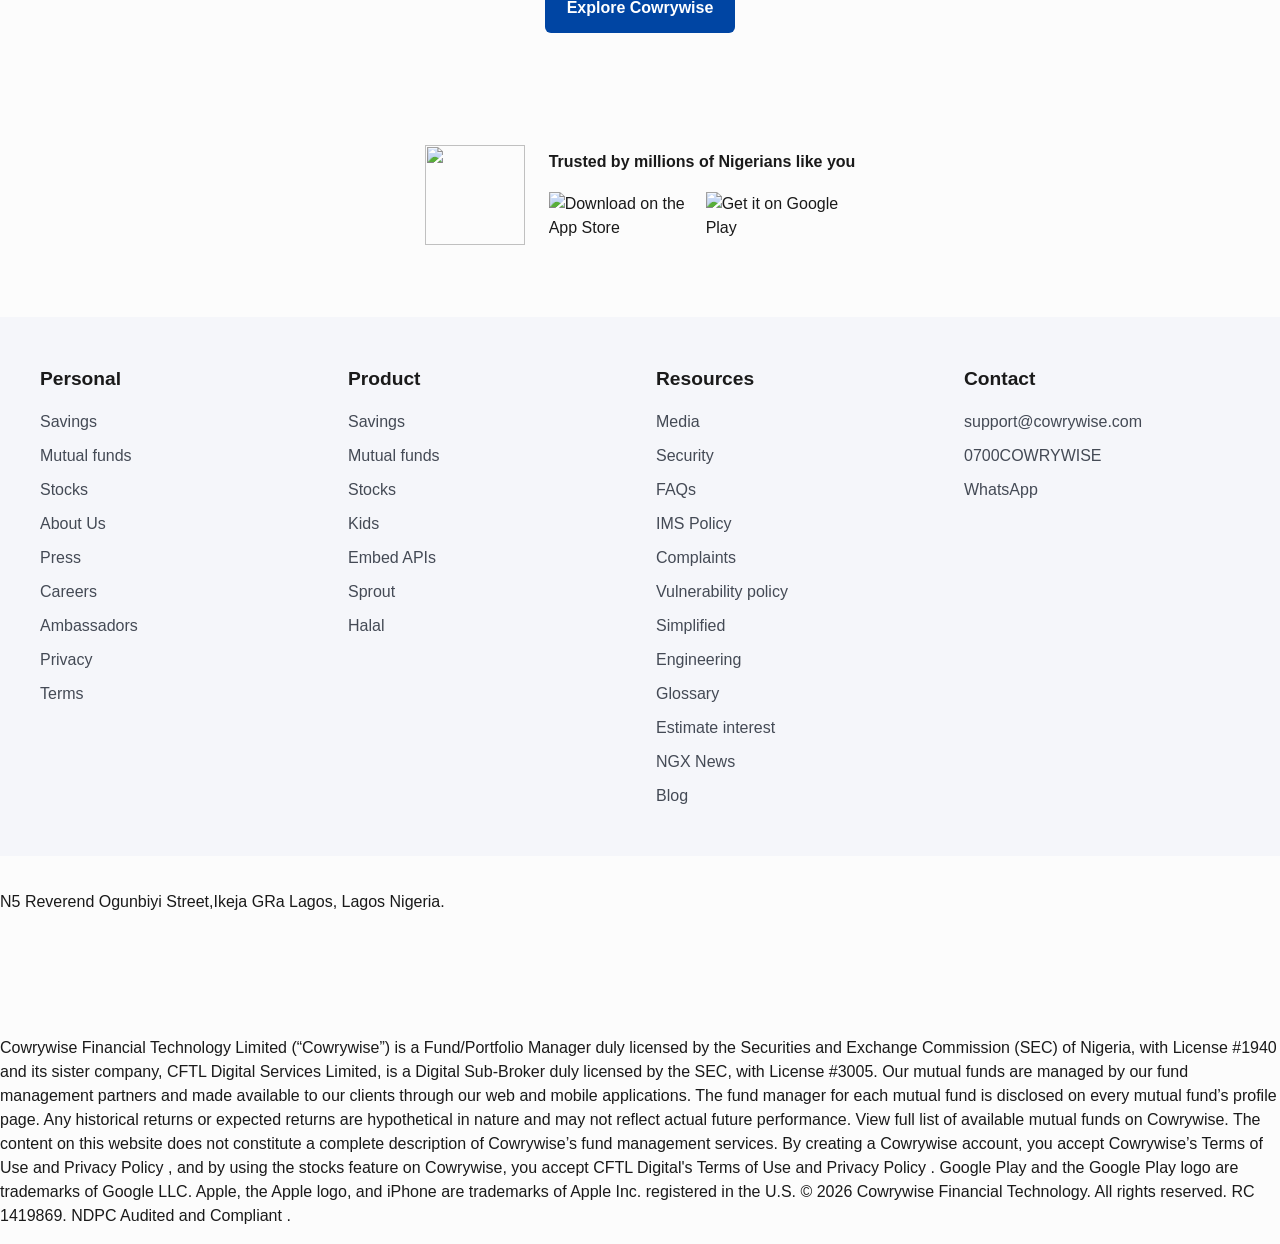
==== commit afc9a97a: "Update website pages and styles" ====
--- a/index.html
+++ b/index.html
@@ -71,14 +71,14 @@
                     </li>
                     <li class="developer-nav">
                         <details class="developer-dropdown">
-                            <summary><a href="./otherhtml/Developer.html">Developer</a></summary>
+                            <summary>Developer</summary>
                             <div class="developer-menu">
                                 <div class="developer-grid">
                                     <div class="developer-items">
-                                        <a class="developer-item" href="#embed">
+                                        <a class="developer-item" href="./otherhtml/Developer.html#embed">
                                             <span class="developer-icon">V</span>
                                             <span>
-                                                <strong><a href="./Developer"> Embed</a></strong>
+                                                <strong>Embed</strong>
                                                 <small>Offer investment services in your app</small>
                                             </span>
                                         </a>
@@ -98,7 +98,38 @@
                             </div>
                         </details>
                     </li>
-                    <li><a href="#">Learn</a></li>
+                    <li class="learn-nav">
+                        <details class="learn-dropdown">
+                            <summary>Learn</summary>
+                            <div class="learn-menu">
+                                <div class="learn-menu-grid">
+                                    <details class="learn-glossary">
+                                        <summary class="learn-menu-link">
+                                            <span class="learn-menu-icon" aria-hidden="true">Aa</span>
+                                            <span>
+                                                <strong>Financial glossary</strong>
+                                                <small>Explore simple explanations of money terms.</small>
+                                            </span>
+                                        </summary>
+                                        <div class="learn-glossary-content">
+                                            <iframe
+                                                src="./otherhtml/Learn.html"
+                                                title="Complete Cowrywise financial glossary page"
+                                                loading="lazy">
+                                            </iframe>
+                                        </div>
+                                    </details>
+                                    <a class="learn-menu-link" href="https://cowrywise.com/blog/">
+                                        <span class="learn-menu-icon" aria-hidden="true">↗</span>
+                                        <span>
+                                            <strong>Cowrywise Blog</strong>
+                                            <small>Find more ideas and guides for your finances.</small>
+                                        </span>
+                                    </a>
+                                </div>
+                            </div>
+                        </details>
+                    </li>
                 </ul>
             </div>
             <div class="nav-actions">
--- a/style.css
+++ b/style.css
@@ -771,7 +771,8 @@
 
 .links > li > a,
 .Business-dropdown > summary,
-.developer-dropdown > summary {
+.developer-dropdown > summary,
+.learn-dropdown > summary {
     display: inline-flex;
     align-items: center;
     gap: 9px;
@@ -781,7 +782,8 @@
 }
 
 .Business-dropdown > summary,
-.developer-dropdown > summary {
+.developer-dropdown > summary,
+.learn-dropdown > summary {
     cursor: pointer;
     list-style: none;
 }
@@ -791,12 +793,14 @@
 }
 
 .Business-dropdown > summary::-webkit-details-marker,
-.developer-dropdown > summary::-webkit-details-marker {
+.developer-dropdown > summary::-webkit-details-marker,
+.learn-dropdown > summary::-webkit-details-marker {
     display: none;
 }
 
 .Business-dropdown > summary::after,
-.developer-dropdown > summary::after {
+.developer-dropdown > summary::after,
+.learn-dropdown > summary::after {
     width: 8px;
     height: 8px;
     border-right: 1.5px solid #7890b1;
@@ -806,12 +810,14 @@
 }
 
 .Business-dropdown[open] > summary::after,
-.developer-dropdown[open] > summary::after {
+.developer-dropdown[open] > summary::after,
+.learn-dropdown[open] > summary::after {
     transform: rotate(225deg) translateY(-2px);
 }
 
 .Business-dropdown,
-.developer-dropdown {
+.developer-dropdown,
+.learn-dropdown {
     position: static;
 }
 
@@ -842,6 +848,119 @@
     box-shadow: 0 8px 24px rgb(19 48 84 / 7%);
 }
 
+.learn-menu {
+    position: absolute;
+    top: 100%;
+    left: max(16px, calc((100% - 680px) / 2));
+    display: none;
+    width: min(680px, calc(100vw - 32px));
+    padding: 20px;
+    background: #fff;
+    border: 1px solid #edf0f4;
+    border-radius: 18px;
+    box-shadow: 0 8px 24px rgb(19 48 84 / 7%);
+}
+
+.learn-dropdown[open] .learn-menu:has(.learn-glossary[open]) {
+    left: max(16px, calc((100% - 1100px) / 2));
+    width: min(1100px, calc(100vw - 32px));
+    max-height: calc(100vh - 100px);
+    overflow-y: auto;
+}
+
+.learn-dropdown[open] .learn-menu {
+    display: block;
+}
+
+.learn-menu-grid {
+    display: grid;
+    grid-template-columns: repeat(2, minmax(0, 1fr));
+    gap: 12px;
+}
+
+.learn-menu-link {
+    display: flex;
+    align-items: center;
+    gap: 16px;
+    min-width: 0;
+    padding: 16px 12px;
+    border-radius: 12px;
+    transition: background-color 0.2s ease;
+}
+
+.learn-glossary {
+    min-width: 0;
+}
+
+.learn-glossary[open] {
+    grid-column: 1 / -1;
+}
+
+.learn-glossary > summary {
+    cursor: pointer;
+    list-style: none;
+}
+
+.learn-glossary > summary::-webkit-details-marker {
+    display: none;
+}
+
+.learn-glossary > summary:focus-visible {
+    outline: 3px solid #ffbf47;
+    outline-offset: 3px;
+}
+
+.learn-menu-link:hover {
+    background: #f7faff;
+}
+
+.learn-glossary-content {
+    grid-column: 1 / -1;
+    width: 100%;
+    margin-top: 12px;
+    overflow: hidden;
+    border: 1px solid #edf0f4;
+    border-radius: 12px;
+    background: #fff;
+}
+
+.learn-glossary-content iframe {
+    display: block;
+    width: 100%;
+    height: min(72vh, 760px);
+    border: 0;
+    background: #fff;
+}
+
+.learn-menu-link > span:last-child {
+    display: grid;
+    gap: 4px;
+}
+
+.learn-menu-link strong {
+    color: #15345f;
+    font-size: 17px;
+}
+
+.learn-menu-link small {
+    color: #7a8dad;
+    font-size: 14px;
+    line-height: 1.5;
+}
+
+.learn-menu-icon {
+    display: grid;
+    flex: 0 0 42px;
+    width: 42px;
+    height: 42px;
+    place-items: center;
+    border-radius: 10px;
+    color: #fff;
+    background: linear-gradient(135deg, #0d8eff, #1c72ff);
+    font-size: 15px;
+    font-weight: 700;
+}
+
 .developer-dropdown[open] .developer-menu {
     display: block;
 }
@@ -923,6 +1042,8 @@
 
 .developer-item:focus-visible,
 .developer-dropdown > summary:focus-visible,
+.learn-dropdown > summary:focus-visible,
+.learn-menu-link:focus-visible,
 .developer-connect a:focus-visible {
     outline: 3px solid #ffbf47;
     outline-offset: 4px;
@@ -1070,6 +1191,25 @@
         left: 12px;
         width: min(420px, calc(100vw - 24px));
         padding: 16px;
+    }
+
+    .learn-menu {
+        left: 12px;
+        width: min(520px, calc(100vw - 24px));
+        padding: 14px;
+    }
+
+    .learn-menu-grid {
+        grid-template-columns: 1fr;
+    }
+
+    .learn-dropdown[open] .learn-menu:has(.learn-glossary[open]) {
+        width: min(520px, calc(100vw - 24px));
+        max-height: calc(100vh - 90px);
+    }
+
+    .learn-glossary-content iframe {
+        height: 68vh;
     }
 
     .developer-grid {
